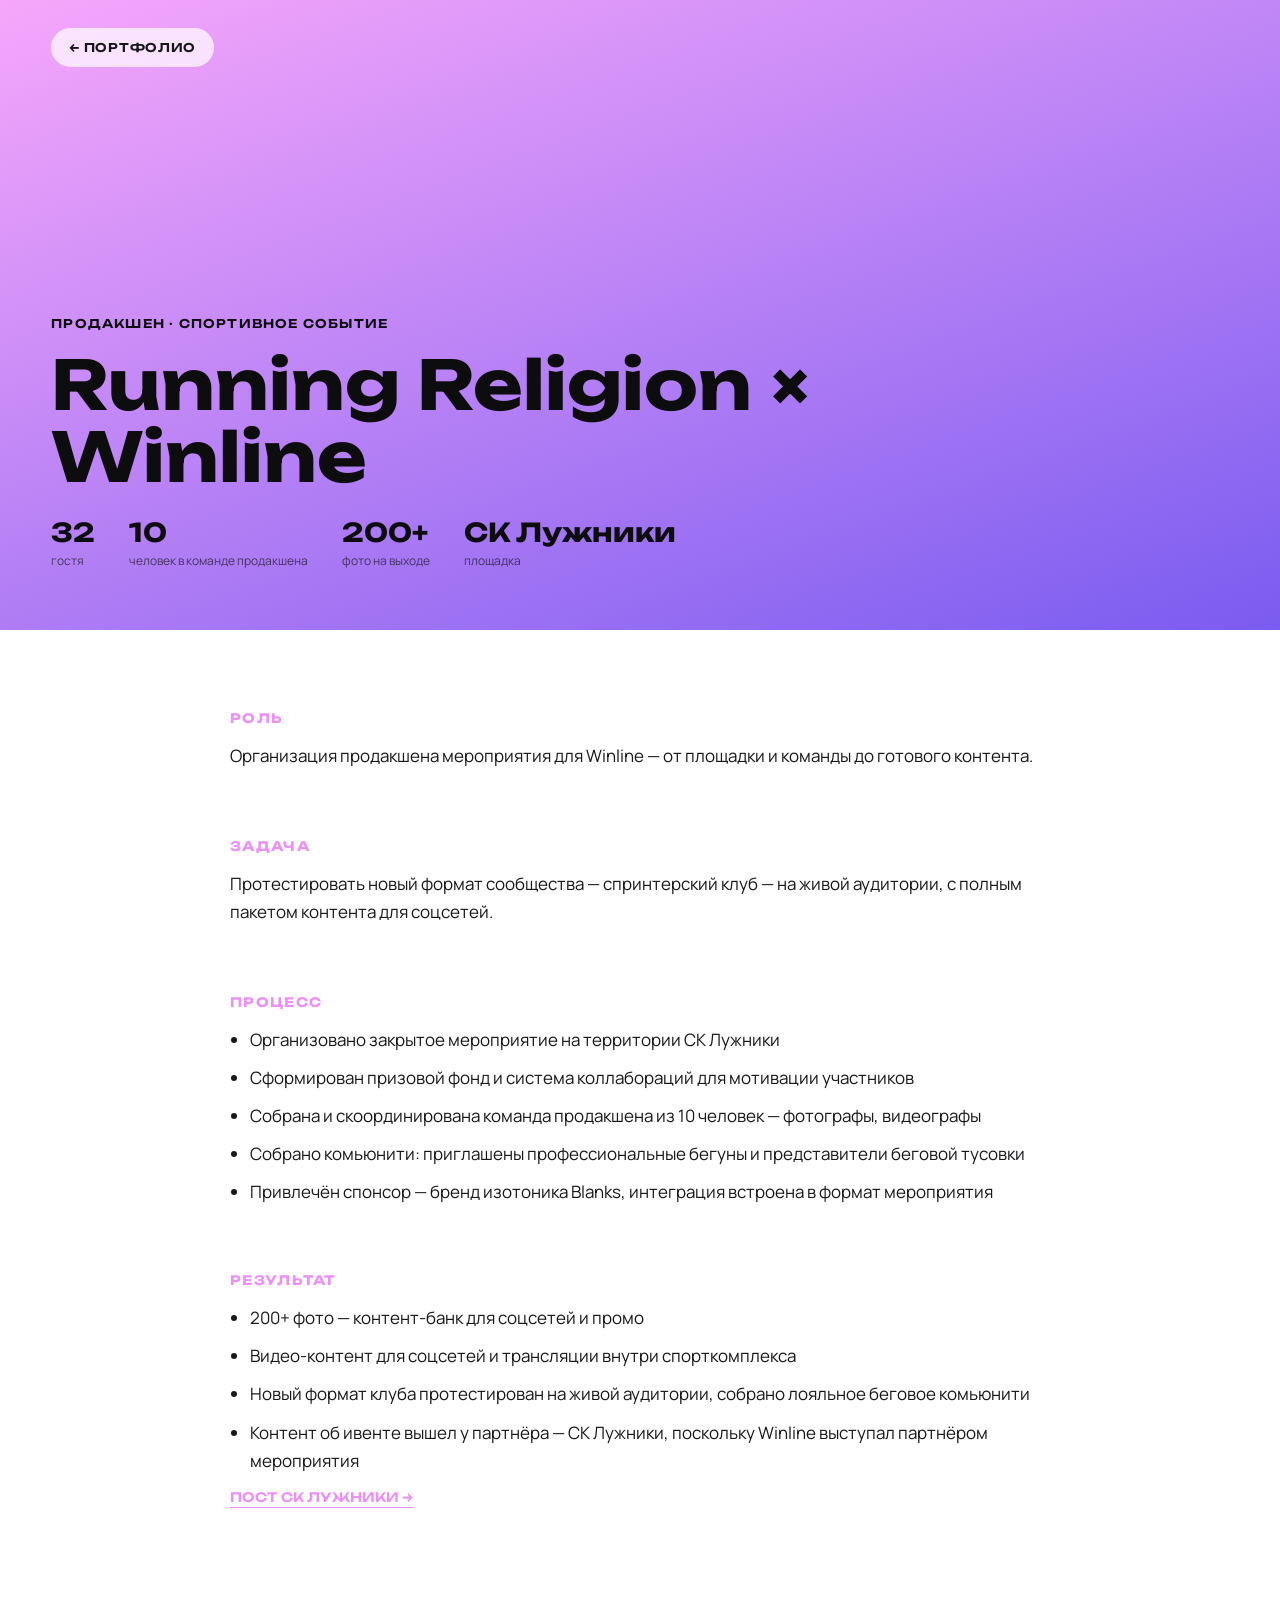
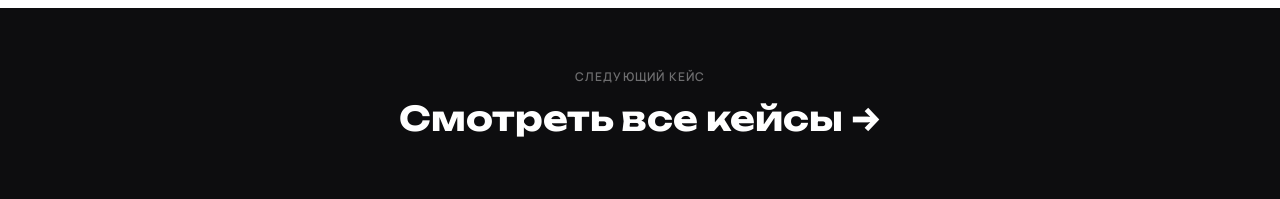
==== cases/running-religion.html @ d9143656 "Initial site: hero, cases grid, footer, first case page" ====
<!DOCTYPE html>
<html lang="ru">
<head>
<meta charset="UTF-8">
<meta name="viewport" content="width=device-width, initial-scale=1.0">
<title>Running Religion × Winline — Kate Filippova</title>
<meta name="description" content="Организация продакшена мероприятия Running Religion x Winline на СК Лужники.">
<link rel="icon" href="../assets/logo-mark.png">
<link rel="stylesheet" href="../styles.css">
</head>
<body>

<a href="../index.html#cases" class="back-link">← Портфолио</a>

<section class="case-hero">
  <span class="case-hero__tag reveal">Продакшен · Спортивное событие</span>
  <h1 class="reveal">Running Religion × Winline</h1>

  <div class="case-hero__stats reveal">
    <div><b>32</b><span>гостя</span></div>
    <div><b>10</b><span>человек в команде продакшена</span></div>
    <div><b>200+</b><span>фото на выходе</span></div>
    <div><b>СК Лужники</b><span>площадка</span></div>
  </div>
</section>

<section class="case-body">
  <div class="case-body__inner">

    <div class="case-block reveal">
      <h3>Роль</h3>
      <p>Организация продакшена мероприятия для Winline — от площадки и команды до готового контента.</p>
    </div>

    <div class="case-block reveal">
      <h3>Задача</h3>
      <p>Протестировать новый формат сообщества — спринтерский клуб — на живой аудитории, с полным пакетом контента для соцсетей.</p>
    </div>

    <div class="case-block reveal">
      <h3>Процесс</h3>
      <ul>
        <li>Организовано закрытое мероприятие на территории СК Лужники</li>
        <li>Сформирован призовой фонд и система коллабораций для мотивации участников</li>
        <li>Собрана и скоординирована команда продакшена из 10 человек — фотографы, видеографы</li>
        <li>Собрано комьюнити: приглашены профессиональные бегуны и представители беговой тусовки</li>
        <li>Привлечён спонсор — бренд изотоника Blanks, интеграция встроена в формат мероприятия</li>
      </ul>
    </div>

    <div class="case-block reveal">
      <h3>Результат</h3>
      <ul>
        <li>200+ фото — контент-банк для соцсетей и промо</li>
        <li>Видео-контент для соцсетей и трансляции внутри спорткомплекса</li>
        <li>Новый формат клуба протестирован на живой аудитории, собрано лояльное беговое комьюнити</li>
        <li>Контент об ивенте вышел у партнёра — СК Лужники, поскольку Winline выступал партнёром мероприятия</li>
      </ul>
      <a href="https://www.instagram.com/p/DaxR7R4jIVv/?igsh=cHk2bHlrc2x2c20z" target="_blank" rel="noopener" class="case-proof">Пост СК Лужники →</a>
    </div>

  </div>
</section>

<section class="case-next">
  <span>Следующий кейс</span>
  <a href="../index.html#cases">Смотреть все кейсы →</a>
</section>

<script src="../script.js"></script>
</body>
</html>
---- styles.css ----
/* ==========================================================================
   Kate Filippova — portfolio site
   ========================================================================== */

@import url('https://fonts.googleapis.com/css2?family=Unbounded:wght@400;500;600;700;800;900&family=Manrope:wght@400;500;600;700&display=swap');

:root{
  --pink: #F6A7FB;
  --pink-deep: #ED8FF6;
  --pink-soft: #FBD9FE;
  --black: #0D0D0F;
  --black-soft: #17171A;
  --white: #FFFFFF;
  --ink: #17171A;
  --ink-60: rgba(23,23,26,0.6);
  --white-40: rgba(255,255,255,0.4);
  --white-15: rgba(255,255,255,0.15);

  --font-display: 'Unbounded', sans-serif;
  --font-body: 'Manrope', sans-serif;

  --container: 1440px;
  --pad: clamp(20px, 4vw, 60px);

  --ease: cubic-bezier(.16,.84,.44,1);
}

*{ box-sizing: border-box; }

html{ scroll-behavior: smooth; }

body{
  margin: 0;
  background: var(--black);
  color: var(--ink);
  font-family: var(--font-body);
  -webkit-font-smoothing: antialiased;
  overflow-x: hidden;
}

body.lock{ overflow: hidden; height: 100vh; }

img{ max-width: 100%; display: block; }
a{ color: inherit; text-decoration: none; }
button{ font-family: inherit; cursor: pointer; }

.eyebrow{
  font-family: var(--font-display);
  font-size: 12px;
  letter-spacing: 0.14em;
  text-transform: uppercase;
  font-weight: 600;
}

/* ---------------------------------------------------------------------- */
/* Preloader                                                               */
/* ---------------------------------------------------------------------- */

.preloader{
  position: fixed;
  inset: 0;
  z-index: 999;
  background: var(--black);
  display: flex;
  align-items: center;
  justify-content: center;
  transition: opacity .7s var(--ease), visibility .7s var(--ease);
}

.preloader__mark{
  width: 64px;
  height: 64px;
  animation: preloader-spin 1.4s var(--ease) infinite;
}

.preloader__mark img{ width: 100%; height: 100%; object-fit: contain; }

@keyframes preloader-spin{
  0%{ transform: rotate(0deg) scale(0.85); opacity:.5; }
  50%{ transform: rotate(180deg) scale(1); opacity: 1; }
  100%{ transform: rotate(360deg) scale(0.85); opacity:.5; }
}

.preloader.is-hidden{
  opacity: 0;
  visibility: hidden;
  pointer-events: none;
}

/* NOTE: this is a placeholder preloader animation.
   Replace .preloader__mark markup / keyframes once the final
   preloader design is provided. */

/* ---------------------------------------------------------------------- */
/* Header                                                                  */
/* ---------------------------------------------------------------------- */

.header{
  position: fixed;
  top: 0; left: 0; right: 0;
  z-index: 100;
  display: flex;
  align-items: center;
  justify-content: space-between;
  padding: 28px var(--pad);
  transition: background .4s var(--ease), padding .4s var(--ease);
}

.header.is-scrolled{
  background: var(--pink);
  padding-top: 16px;
  padding-bottom: 16px;
  box-shadow: 0 1px 0 rgba(0,0,0,0.06);
}

.logo{
  display: flex;
  align-items: center;
  gap: 12px;
  font-family: var(--font-display);
}

.logo__mark{ width: 34px; height: 34px; flex-shrink: 0; }
.logo__mark img{ width: 100%; height: 100%; object-fit: contain; }
.logo__word{ height: 16px; width: auto; }
.logo__word svg{ height: 100%; width: auto; display:block; }

.nav{
  display: grid;
  grid-template-columns: repeat(2, auto);
  gap: 2px 40px;
  font-family: var(--font-display);
  font-size: 13px;
  font-weight: 600;
  letter-spacing: 0.02em;
  text-transform: uppercase;
}

.nav a{
  position: relative;
  display: inline-block;
  padding: 2px 0;
}

.nav a::after{
  content:'';
  position: absolute;
  left: 0; bottom: -1px;
  width: 100%; height: 1.5px;
  background: currentColor;
  transform: scaleX(0);
  transform-origin: right;
  transition: transform .35s var(--ease);
}

.nav a:hover::after{ transform: scaleX(1); transform-origin: left; }

.header__cta{
  background: var(--black);
  color: var(--white);
  font-family: var(--font-display);
  font-size: 12px;
  font-weight: 600;
  letter-spacing: 0.06em;
  text-transform: uppercase;
  padding: 16px 26px;
  border-radius: 10px;
  border: none;
  transition: transform .3s var(--ease), background .3s var(--ease);
}

.header__cta:hover{ transform: translateY(-2px); background: #2b2b2f; }

.nav-toggle{
  display: none;
  width: 44px; height: 44px;
  border: none;
  background: var(--black);
  border-radius: 10px;
  position: relative;
}

.nav-toggle span,
.nav-toggle span::before,
.nav-toggle span::after{
  content:'';
  position: absolute;
  left: 12px; right: 12px;
  height: 1.5px;
  background: var(--white);
  transition: transform .3s var(--ease), opacity .3s var(--ease);
}
.nav-toggle span{ top: 21px; }
.nav-toggle span::before{ top: -7px; }
.nav-toggle span::after{ top: 7px; }

.nav-toggle.is-open span{ background: transparent; }
.nav-toggle.is-open span::before{ transform: translateY(7px) rotate(45deg); }
.nav-toggle.is-open span::after{ transform: translateY(-7px) rotate(-45deg); }

.mobile-nav{
  position: fixed;
  inset: 0;
  z-index: 90;
  background: var(--pink);
  display: flex;
  flex-direction: column;
  align-items: flex-start;
  justify-content: center;
  gap: 22px;
  padding: 0 var(--pad);
  transform: translateY(-100%);
  transition: transform .5s var(--ease);
}

.mobile-nav.is-open{ transform: translateY(0); }

.mobile-nav a{
  font-family: var(--font-display);
  font-size: 34px;
  font-weight: 700;
  text-transform: uppercase;
}

/* ---------------------------------------------------------------------- */
/* Hero                                                                    */
/* ---------------------------------------------------------------------- */

.hero{
  position: relative;
  min-height: 100vh;
  background: linear-gradient(160deg, var(--pink) 0%, var(--pink-deep) 100%);
  overflow: hidden;
  display: flex;
  flex-direction: column;
  justify-content: flex-end;
}

.hero__video-wrap{
  position: absolute;
  inset: 0;
  z-index: 0;
}

.hero__video-wrap video{
  width: 100%;
  height: 100%;
  object-fit: cover;
  opacity: 0.55;
  mix-blend-mode: multiply;
}

/* Fallback ambient motion shown behind/instead of the video
   until the final loop is supplied */
.hero__ambient{
  position: absolute;
  inset: -10%;
  background:
    radial-gradient(circle at 20% 30%, rgba(255,255,255,0.55), transparent 45%),
    radial-gradient(circle at 80% 70%, rgba(237,143,246,0.6), transparent 50%);
  animation: ambient-drift 14s ease-in-out infinite alternate;
}

@keyframes ambient-drift{
  0%{ transform: translate(0,0) scale(1); }
  100%{ transform: translate(-3%, 2%) scale(1.06); }
}

.hero__content{
  position: relative;
  z-index: 2;
  display: flex;
  align-items: flex-end;
  justify-content: space-between;
  gap: 40px;
  padding: 0 var(--pad) 56px;
  flex-wrap: wrap;
}

.hero__copy{
  max-width: 560px;
}

.hero__title{
  font-family: var(--font-display);
  font-weight: 700;
  font-size: clamp(15px, 1.6vw, 18px);
  line-height: 1.4;
  margin: 0 0 22px;
  overflow: hidden;
}

.hero__title span{
  display: inline-block;
  transform: translateY(110%);
}

.hero__actions{
  display: flex;
  gap: 12px;
  flex-wrap: wrap;
}

.btn{
  font-family: var(--font-display);
  font-size: 12px;
  font-weight: 600;
  letter-spacing: 0.06em;
  text-transform: uppercase;
  padding: 18px 28px;
  border-radius: 10px;
  border: none;
  display: inline-block;
  transition: transform .3s var(--ease), background .3s var(--ease), color .3s var(--ease);
}

.btn--primary{ background: var(--black); color: var(--white); }
.btn--primary:hover{ transform: translateY(-2px); background: #2b2b2f; }

.btn--ghost{ background: var(--pink-soft); color: var(--pink-deep); }
.btn--ghost:hover{ transform: translateY(-2px); background: var(--white); }

.hero__loc{
  font-family: var(--font-display);
  font-size: 30px;
  font-weight: 800;
  color: var(--black);
  letter-spacing: -0.02em;
}

/* ---------------------------------------------------------------------- */
/* Cases                                                                   */
/* ---------------------------------------------------------------------- */

.cases{
  background: var(--black);
  padding: 90px var(--pad) 40px;
}

.cases__head{
  display: flex;
  justify-content: space-between;
  align-items: flex-end;
  gap: 20px;
  margin-bottom: 40px;
  color: var(--white);
}

.cases__head h2{
  font-family: var(--font-display);
  font-size: clamp(28px, 4vw, 44px);
  font-weight: 700;
  margin: 0;
}

.cases__count{
  font-family: var(--font-body);
  color: var(--white-40);
  font-size: 14px;
}

.cases__grid{
  display: grid;
  grid-template-columns: repeat(3, 1fr);
  gap: 24px;
}

.case-card{
  position: relative;
  aspect-ratio: 3/4;
  border-radius: 14px;
  overflow: hidden;
  background: var(--white);
  opacity: 0;
  transform: translateY(28px);
  transition: transform .6s var(--ease), opacity .6s var(--ease), box-shadow .4s var(--ease);
}

.case-card.is-visible{ opacity: 1; transform: translateY(0); }

.case-card:hover{
  box-shadow: 0 24px 60px rgba(0,0,0,0.35);
}

.case-card__media{
  position: absolute;
  inset: 0;
  background-size: cover;
  background-position: center;
  transition: transform .6s var(--ease);
}

.case-card:hover .case-card__media{ transform: scale(1.06); }

.case-card__overlay{
  position: absolute;
  inset: 0;
  background: linear-gradient(180deg, rgba(0,0,0,0) 40%, rgba(0,0,0,0.75) 100%);
  opacity: 0;
  transition: opacity .4s var(--ease);
}

.case-card:hover .case-card__overlay{ opacity: 1; }

.case-card__label{
  position: absolute;
  left: 20px; right: 20px; bottom: 20px;
  color: var(--white);
  transform: translateY(10px);
  opacity: 0;
  transition: transform .4s var(--ease), opacity .4s var(--ease);
}

.case-card:hover .case-card__label{ transform: translateY(0); opacity: 1; }

.case-card__label .tag{
  font-family: var(--font-display);
  font-size: 10px;
  letter-spacing: 0.1em;
  text-transform: uppercase;
  color: var(--pink);
  display: block;
  margin-bottom: 6px;
}

.case-card__label .title{
  font-family: var(--font-display);
  font-size: 17px;
  font-weight: 600;
}

.case-card--placeholder{
  background: var(--black-soft);
  border: 1.5px dashed rgba(255,255,255,0.18);
  display: flex;
  align-items: center;
  justify-content: center;
  cursor: default;
}

.case-card--placeholder .placeholder-text{
  font-family: var(--font-display);
  font-size: 13px;
  color: var(--white-40);
  text-transform: uppercase;
  letter-spacing: 0.08em;
  text-align: center;
  padding: 0 20px;
}

@media (max-width: 900px){
  .cases__grid{ grid-template-columns: repeat(2, 1fr); }
}

@media (max-width: 620px){
  .cases__grid{ grid-template-columns: 1fr; }
  .case-card{ aspect-ratio: 4/5; }
}

/* ---------------------------------------------------------------------- */
/* Footer                                                                  */
/* ---------------------------------------------------------------------- */

.footer{
  position: relative;
  background: var(--black);
  color: var(--white);
  padding: 100px var(--pad) 30px;
  overflow: hidden;
}

.footer__top{
  display: flex;
  justify-content: space-between;
  align-items: flex-start;
  gap: 40px;
  flex-wrap: wrap;
  position: relative;
  z-index: 2;
}

.footer__tagline{
  max-width: 260px;
  font-size: 13px;
  line-height: 1.5;
  color: var(--white-40);
}

.footer__social{
  display: flex;
  gap: 10px;
  margin-top: 20px;
}

.footer__social a{
  width: 38px; height: 38px;
  border-radius: 50%;
  background: var(--white-15);
  display: flex;
  align-items: center;
  justify-content: center;
  transition: background .3s var(--ease), transform .3s var(--ease);
}

.footer__social a:hover{ background: var(--pink); transform: translateY(-3px); }
.footer__social svg{ width: 16px; height: 16px; }

.footer__columns{
  display: flex;
  gap: 70px;
  flex-wrap: wrap;
}

.footer__col h4{
  font-family: var(--font-display);
  font-size: 11px;
  letter-spacing: 0.1em;
  text-transform: uppercase;
  color: var(--white-40);
  margin: 0 0 16px;
  font-weight: 600;
}

.footer__col a,
.footer__col p{
  display: block;
  font-size: 14px;
  margin: 0 0 10px;
  color: var(--white);
  opacity: 0.85;
  transition: opacity .3s var(--ease);
}

.footer__col a:hover{ opacity: 1; }

.footer__wordmark{
  margin-top: 70px;
  line-height: 0.75;
  position: relative;
  z-index: 1;
}

.footer__wordmark svg{
  width: 100%;
  height: auto;
  display: block;
  fill: none;
  stroke: rgba(255,255,255,0.12);
  stroke-width: 1;
}

.footer__bottom{
  position: relative;
  z-index: 2;
  margin-top: 30px;
  padding-top: 20px;
  border-top: 1px solid var(--white-15);
  font-size: 12px;
  color: var(--white-40);
}

@media (max-width: 720px){
  .footer__top{ flex-direction: column; }
  .footer__columns{ gap: 40px; }
}

/* ---------------------------------------------------------------------- */
/* Reveal utility                                                          */
/* ---------------------------------------------------------------------- */

.reveal{
  opacity: 0;
  transform: translateY(24px);
  transition: transform .7s var(--ease), opacity .7s var(--ease);
}
.reveal.is-visible{ opacity: 1; transform: translateY(0); }

@media (max-width: 860px){
  .nav{ display: none; }
  .header__cta{ display: none; }
  .nav-toggle{ display: block; }
}

/* ---------------------------------------------------------------------- */
/* Case detail page                                                        */
/* ---------------------------------------------------------------------- */

.case-hero{
  position: relative;
  min-height: 70vh;
  background: linear-gradient(160deg,#F6A7FB,#7A5CF0);
  display: flex;
  flex-direction: column;
  justify-content: flex-end;
  padding: 120px var(--pad) 60px;
  color: var(--black);
}

.back-link{
  position: fixed;
  top: 28px; left: var(--pad);
  z-index: 100;
  display: inline-flex;
  align-items: center;
  gap: 8px;
  font-family: var(--font-display);
  font-size: 12px;
  font-weight: 600;
  text-transform: uppercase;
  letter-spacing: 0.06em;
  background: rgba(255,255,255,0.7);
  backdrop-filter: blur(6px);
  padding: 12px 18px;
  border-radius: 30px;
  transition: transform .3s var(--ease), background .3s var(--ease);
}
.back-link:hover{ transform: translateX(-3px); background: #fff; }

.case-hero__tag{
  font-family: var(--font-display);
  font-size: 12px;
  font-weight: 600;
  letter-spacing: 0.1em;
  text-transform: uppercase;
  margin-bottom: 18px;
  opacity: 0.7;
}

.case-hero h1{
  font-family: var(--font-display);
  font-size: clamp(32px, 6vw, 68px);
  font-weight: 700;
  line-height: 1.05;
  max-width: 900px;
  margin: 0 0 24px;
}

.case-hero__stats{
  display: flex;
  gap: 34px;
  flex-wrap: wrap;
}

.case-hero__stats div{
  font-family: var(--font-body);
}

.case-hero__stats b{
  display: block;
  font-family: var(--font-display);
  font-size: 26px;
}

.case-hero__stats span{
  font-size: 12px;
  opacity: 0.65;
}

.case-body{
  background: var(--white);
  padding: 80px var(--pad) 100px;
}

.case-body__inner{
  max-width: 820px;
  margin: 0 auto;
  display: flex;
  flex-direction: column;
  gap: 56px;
}

.case-block h3{
  font-family: var(--font-display);
  font-size: 13px;
  text-transform: uppercase;
  letter-spacing: 0.1em;
  color: var(--pink-deep);
  margin: 0 0 16px;
}

.case-block p{
  font-size: 17px;
  line-height: 1.65;
  margin: 0 0 12px;
  color: var(--ink);
}

.case-block ul{
  margin: 0;
  padding-left: 20px;
}

.case-block li{
  font-size: 17px;
  line-height: 1.65;
  margin-bottom: 10px;
}

.case-proof{
  display: inline-flex;
  align-items: center;
  gap: 8px;
  font-family: var(--font-display);
  font-size: 13px;
  font-weight: 600;
  text-transform: uppercase;
  color: var(--pink-deep);
  border-bottom: 1.5px solid var(--pink-deep);
  padding-bottom: 2px;
  width: fit-content;
}

.case-next{
  background: var(--black);
  padding: 60px var(--pad);
  text-align: center;
}

.case-next a{
  font-family: var(--font-display);
  font-size: clamp(22px, 4vw, 34px);
  font-weight: 700;
  color: var(--white);
  display: inline-block;
  transition: opacity .3s var(--ease);
}
.case-next a:hover{ opacity: 0.7; }

.case-next span{
  display: block;
  font-size: 12px;
  letter-spacing: 0.1em;
  text-transform: uppercase;
  color: var(--white-40);
  margin-bottom: 12px;
  font-family: var(--font-body);
  font-weight: 600;
}

@media (prefers-reduced-motion: reduce){
  *{ animation-duration: 0.001ms !important; animation-iteration-count: 1 !important; transition-duration: 0.001ms !important; }
}
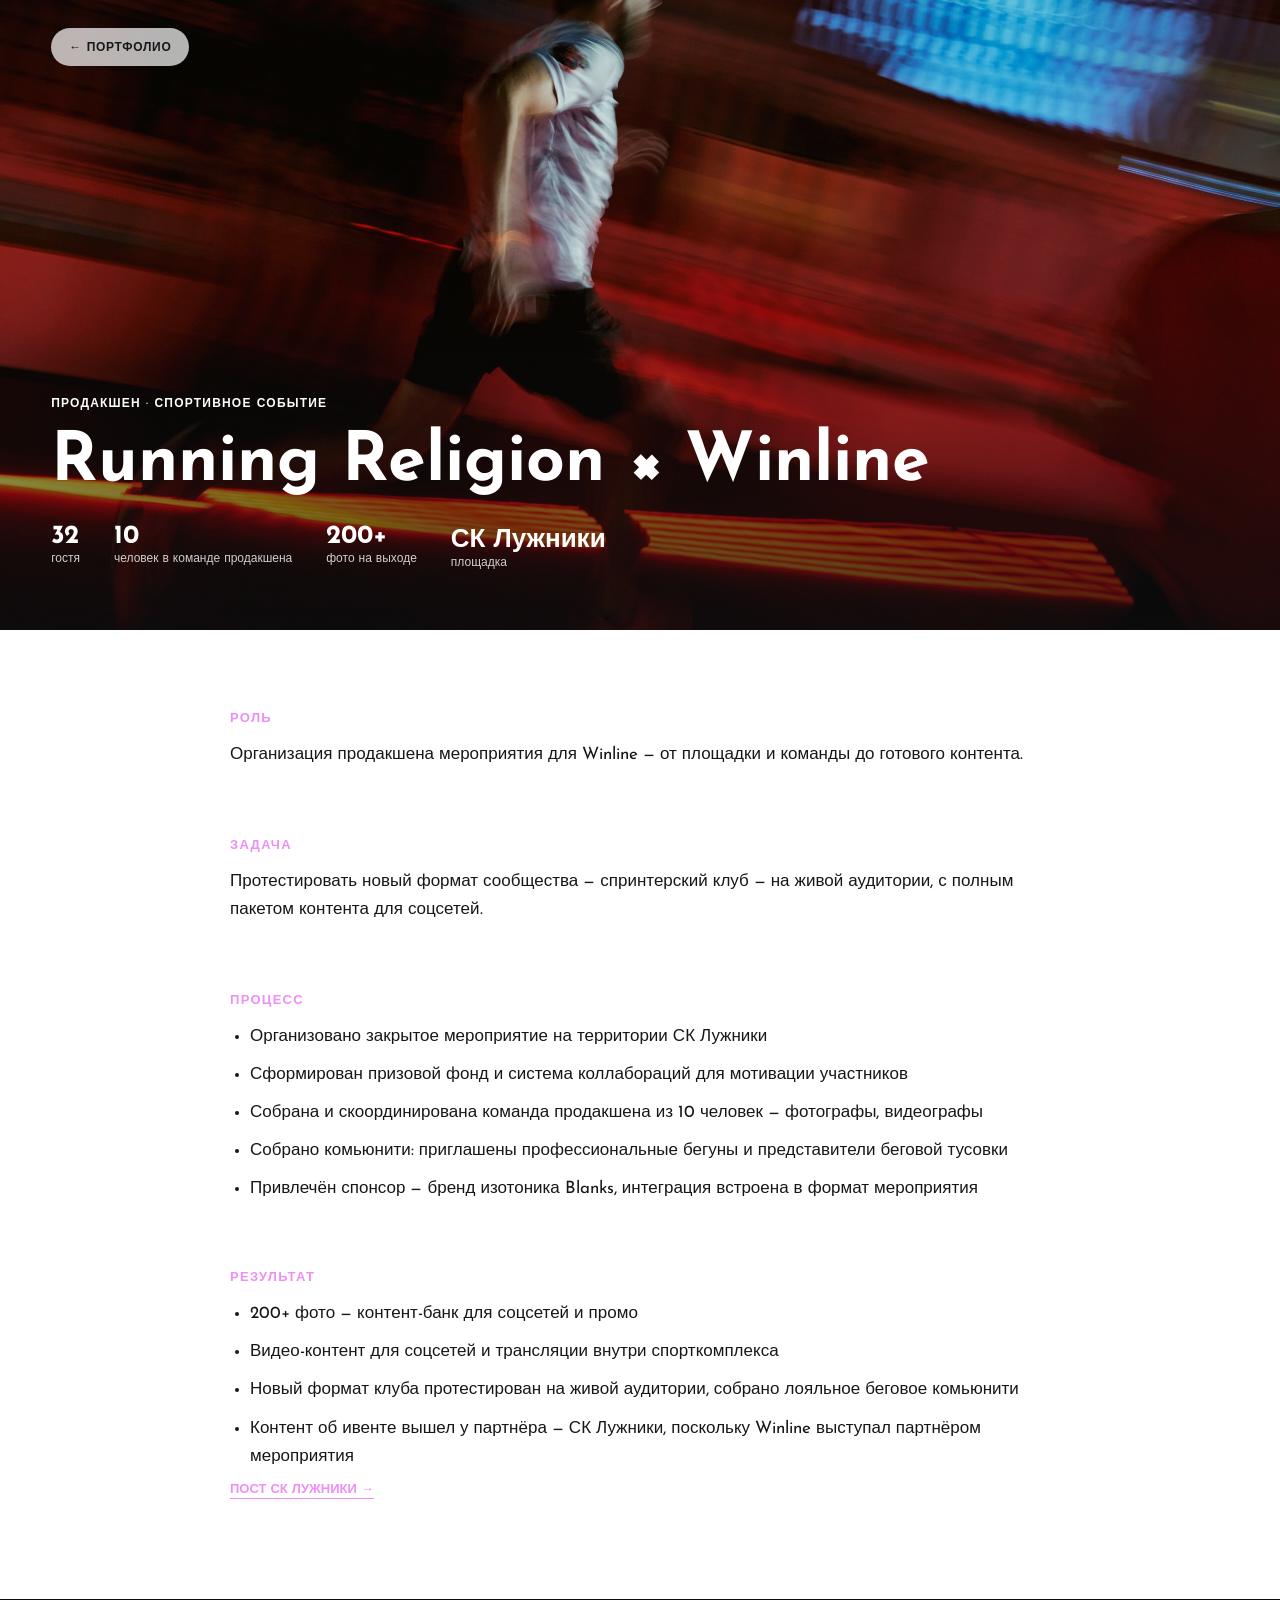
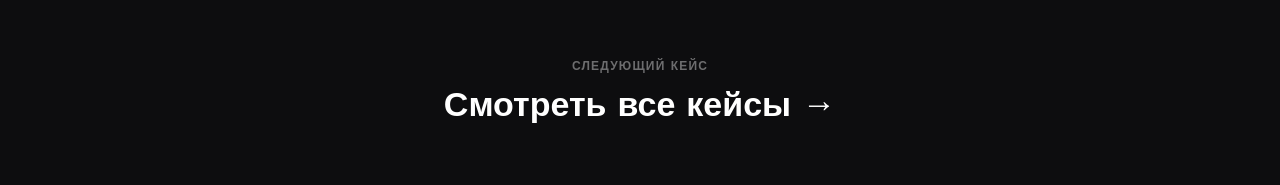
==== commit 451ab54e: "Add real cover photo for Running Religion case (card + case hero)" ====
--- a/cases/running-religion.html
+++ b/cases/running-religion.html
@@ -5,14 +5,14 @@
 <meta name="viewport" content="width=device-width, initial-scale=1.0">
 <title>Running Religion × Winline — Kate Filippova</title>
 <meta name="description" content="Организация продакшена мероприятия Running Religion x Winline на СК Лужники.">
-<link rel="icon" href="../assets/logo-mark.png">
+<link rel="icon" href="../assets/logo-icon.png">
 <link rel="stylesheet" href="../styles.css">
 </head>
 <body>
 
 <a href="../index.html#cases" class="back-link">← Портфолио</a>
 
-<section class="case-hero">
+<section class="case-hero" style="background-image: url('../assets/cases/running-religion-cover.jpg');">
   <span class="case-hero__tag reveal">Продакшен · Спортивное событие</span>
   <h1 class="reveal">Running Religion × Winline</h1>
 
--- a/styles.css
+++ b/styles.css
@@ -2,7 +2,7 @@
    Kate Filippova — portfolio site
    ========================================================================== */
 
-@import url('https://fonts.googleapis.com/css2?family=Unbounded:wght@400;500;600;700;800;900&family=Manrope:wght@400;500;600;700&display=swap');
+@import url('https://fonts.googleapis.com/css2?family=Josefin+Sans:ital,wght@0,300;0,400;0,500;0,600;0,700;1,400;1,600&display=swap');
 
 :root{
   --pink: #F6A7FB;
@@ -16,8 +16,8 @@
   --white-40: rgba(255,255,255,0.4);
   --white-15: rgba(255,255,255,0.15);
 
-  --font-display: 'Unbounded', sans-serif;
-  --font-body: 'Manrope', sans-serif;
+  --font-display: 'Josefin Sans', sans-serif;
+  --font-body: 'Josefin Sans', sans-serif;
 
   --container: 1440px;
   --pad: clamp(20px, 4vw, 60px);
@@ -116,14 +116,17 @@
 .logo{
   display: flex;
   align-items: center;
-  gap: 12px;
-  font-family: var(--font-display);
-}
-
-.logo__mark{ width: 34px; height: 34px; flex-shrink: 0; }
-.logo__mark img{ width: 100%; height: 100%; object-fit: contain; }
-.logo__word{ height: 16px; width: auto; }
-.logo__word svg{ height: 100%; width: auto; display:block; }
+}
+
+.logo__full{
+  height: 26px;
+  width: auto;
+  display: block;
+}
+
+@media (max-width: 480px){
+  .logo__full{ height: 20px; }
+}
 
 .nav{
   display: grid;
@@ -246,8 +249,24 @@
   width: 100%;
   height: 100%;
   object-fit: cover;
-  opacity: 0.55;
-  mix-blend-mode: multiply;
+}
+
+.hero__tint{
+  position: absolute;
+  inset: 0;
+  background: var(--pink);
+  opacity: 0.22;
+  mix-blend-mode: soft-light;
+}
+
+.hero__scrim{
+  position: absolute;
+  inset: 0;
+  background: linear-gradient(180deg,
+    rgba(246,167,251,0.6) 0%,
+    rgba(246,167,251,0) 20%,
+    rgba(13,13,15,0) 55%,
+    rgba(13,13,15,0.62) 100%);
 }
 
 /* Fallback ambient motion shown behind/instead of the video
@@ -275,6 +294,7 @@
   gap: 40px;
   padding: 0 var(--pad) 56px;
   flex-wrap: wrap;
+  color: var(--white);
 }
 
 .hero__copy{
@@ -324,7 +344,7 @@
   font-family: var(--font-display);
   font-size: 30px;
   font-weight: 800;
-  color: var(--black);
+  color: var(--white);
   letter-spacing: -0.02em;
 }
 
@@ -589,11 +609,32 @@
   position: relative;
   min-height: 70vh;
   background: linear-gradient(160deg,#F6A7FB,#7A5CF0);
+  background-size: cover;
+  background-position: center;
   display: flex;
   flex-direction: column;
   justify-content: flex-end;
   padding: 120px var(--pad) 60px;
-  color: var(--black);
+  color: var(--white);
+  overflow: hidden;
+}
+
+.case-hero::before{
+  content: '';
+  position: absolute;
+  inset: 0;
+  background: linear-gradient(180deg,
+    rgba(13,13,15,0.15) 0%,
+    rgba(13,13,15,0.1) 40%,
+    rgba(13,13,15,0.75) 100%);
+  z-index: 0;
+}
+
+.case-hero__tag,
+.case-hero h1,
+.case-hero__stats{
+  position: relative;
+  z-index: 1;
 }
 
 .back-link{
@@ -653,7 +694,7 @@
 
 .case-hero__stats span{
   font-size: 12px;
-  opacity: 0.65;
+  opacity: 0.8;
 }
 
 .case-body{
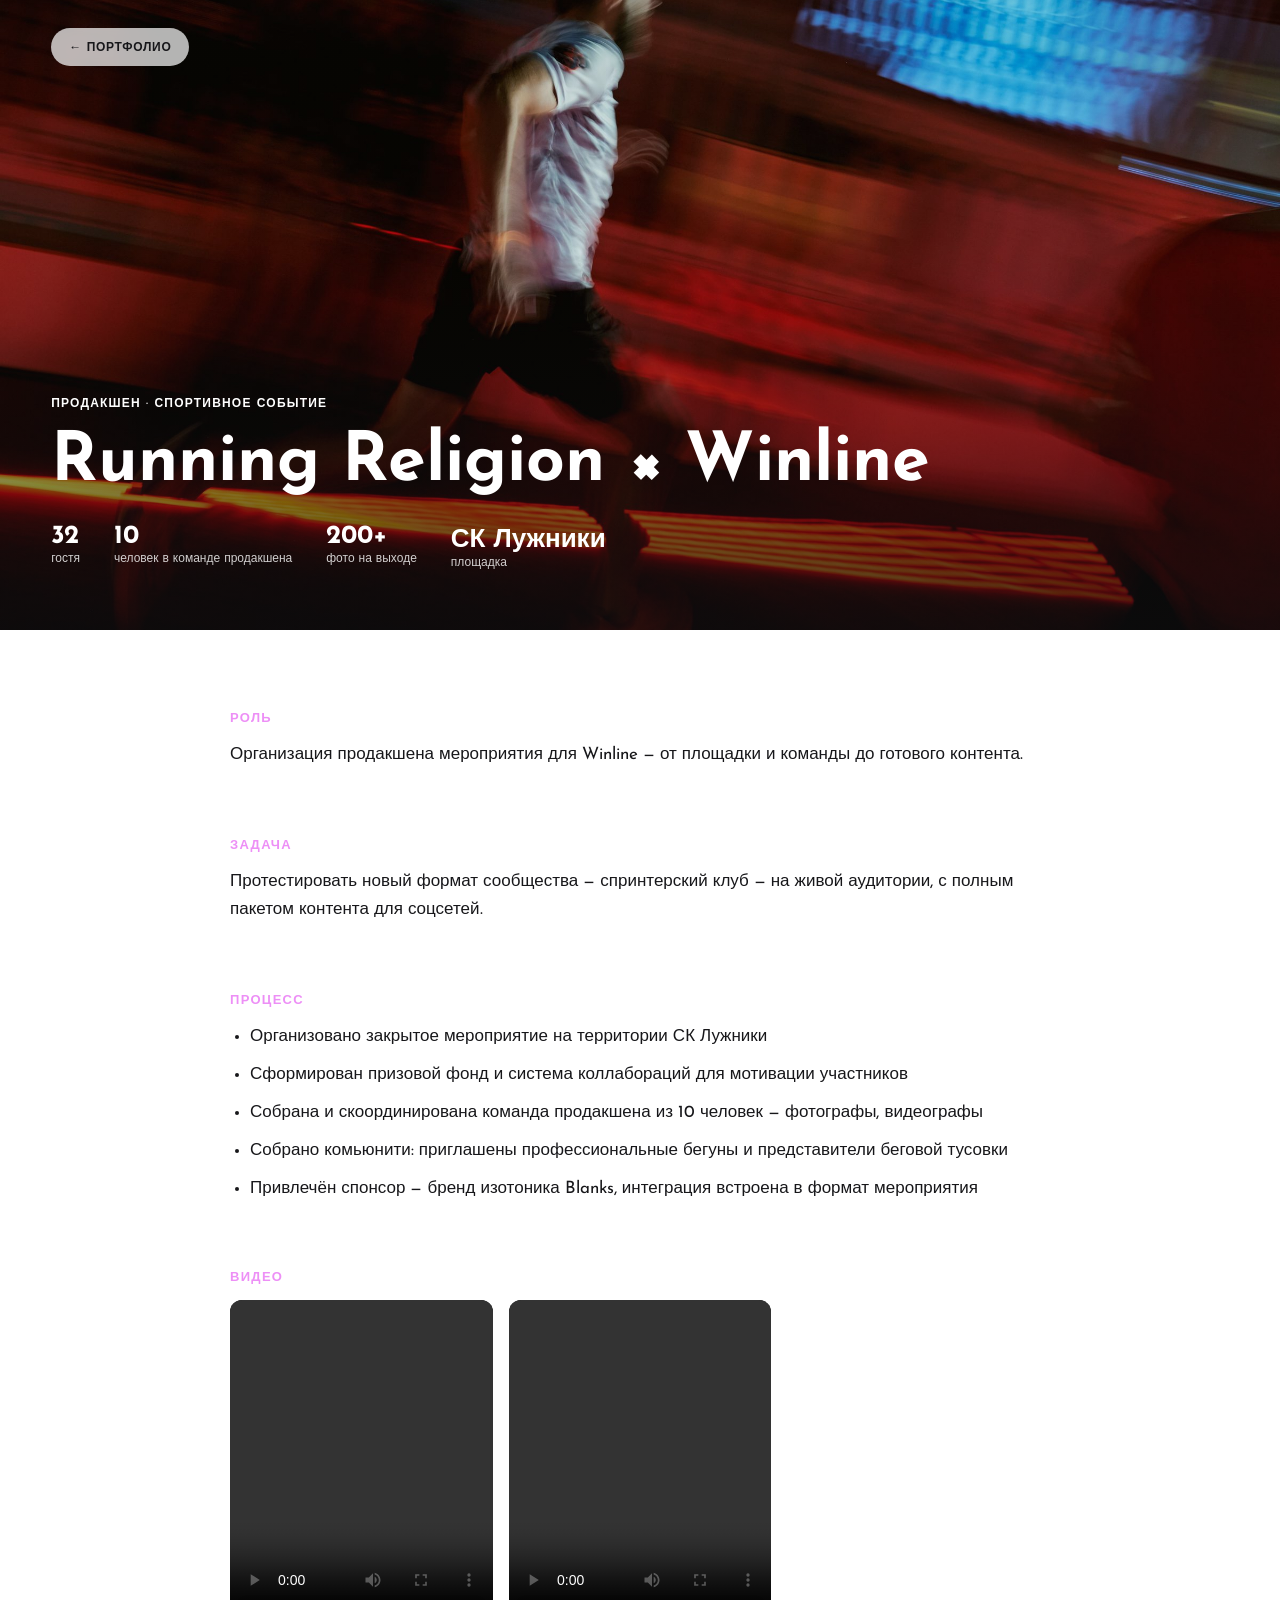
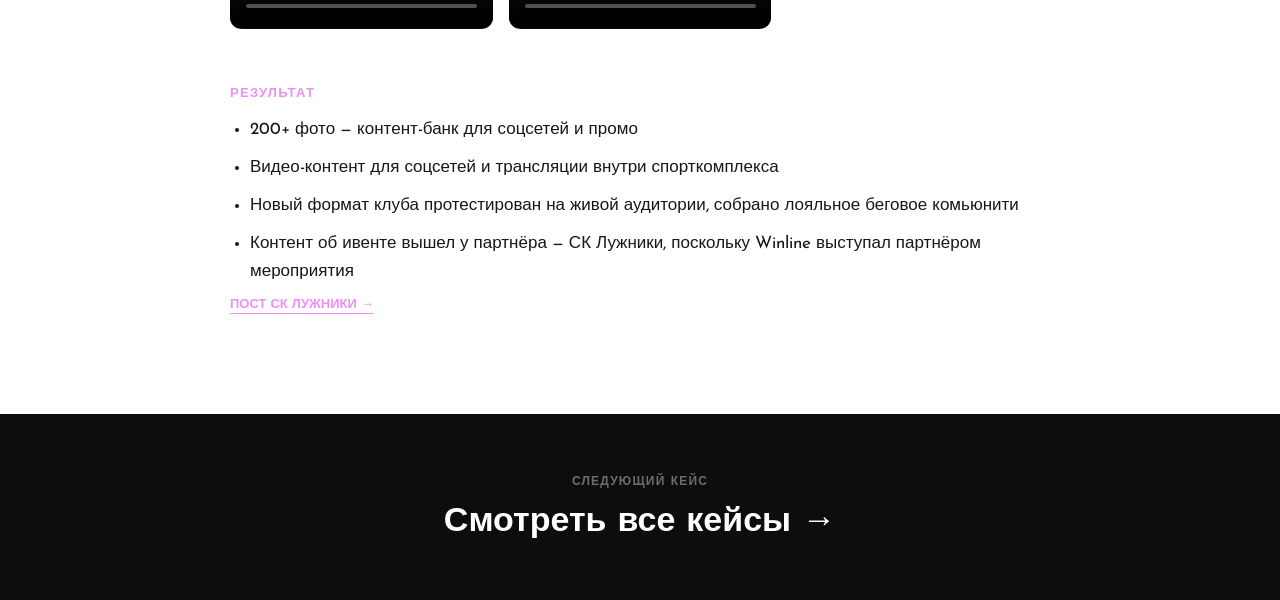
==== commit cfb2e317: "Add video gallery slots for Running Religion case + reorganize case assets into subfolder" ====
--- a/cases/running-religion.html
+++ b/cases/running-religion.html
@@ -12,7 +12,7 @@
 
 <a href="../index.html#cases" class="back-link">← Портфолио</a>
 
-<section class="case-hero" style="background-image: url('../assets/cases/running-religion-cover.jpg');">
+<section class="case-hero" style="background-image: url('../assets/cases/running-religion/cover.jpg');">
   <span class="case-hero__tag reveal">Продакшен · Спортивное событие</span>
   <h1 class="reveal">Running Religion × Winline</h1>
 
@@ -49,6 +49,27 @@
     </div>
 
     <div class="case-block reveal">
+      <h3>Видео</h3>
+      <div class="case-video-grid">
+        <div class="case-video">
+          <video controls playsinline preload="metadata">
+            <source src="../assets/cases/running-religion/video-1.mp4" type="video/mp4">
+          </video>
+        </div>
+        <div class="case-video">
+          <video controls playsinline preload="metadata">
+            <source src="../assets/cases/running-religion/video-2.mp4" type="video/mp4">
+          </video>
+        </div>
+        <div class="case-video">
+          <video controls playsinline preload="metadata">
+            <source src="../assets/cases/running-religion/video-3.mp4" type="video/mp4">
+          </video>
+        </div>
+      </div>
+    </div>
+
+    <div class="case-block reveal">
       <h3>Результат</h3>
       <ul>
         <li>200+ фото — контент-банк для соцсетей и промо</li>
--- a/styles.css
+++ b/styles.css
@@ -778,6 +778,31 @@
   font-weight: 600;
 }
 
+.case-video-grid{
+  display: grid;
+  grid-template-columns: repeat(3, 1fr);
+  gap: 16px;
+}
+
+.case-video{
+  border-radius: 12px;
+  overflow: hidden;
+  background: var(--black);
+  aspect-ratio: 4/5;
+}
+
+.case-video video{
+  width: 100%;
+  height: 100%;
+  object-fit: cover;
+  display: block;
+}
+
+@media (max-width: 700px){
+  .case-video-grid{ grid-template-columns: 1fr; }
+  .case-video{ aspect-ratio: 16/9; }
+}
+
 @media (prefers-reduced-motion: reduce){
   *{ animation-duration: 0.001ms !important; animation-iteration-count: 1 !important; transition-duration: 0.001ms !important; }
 }
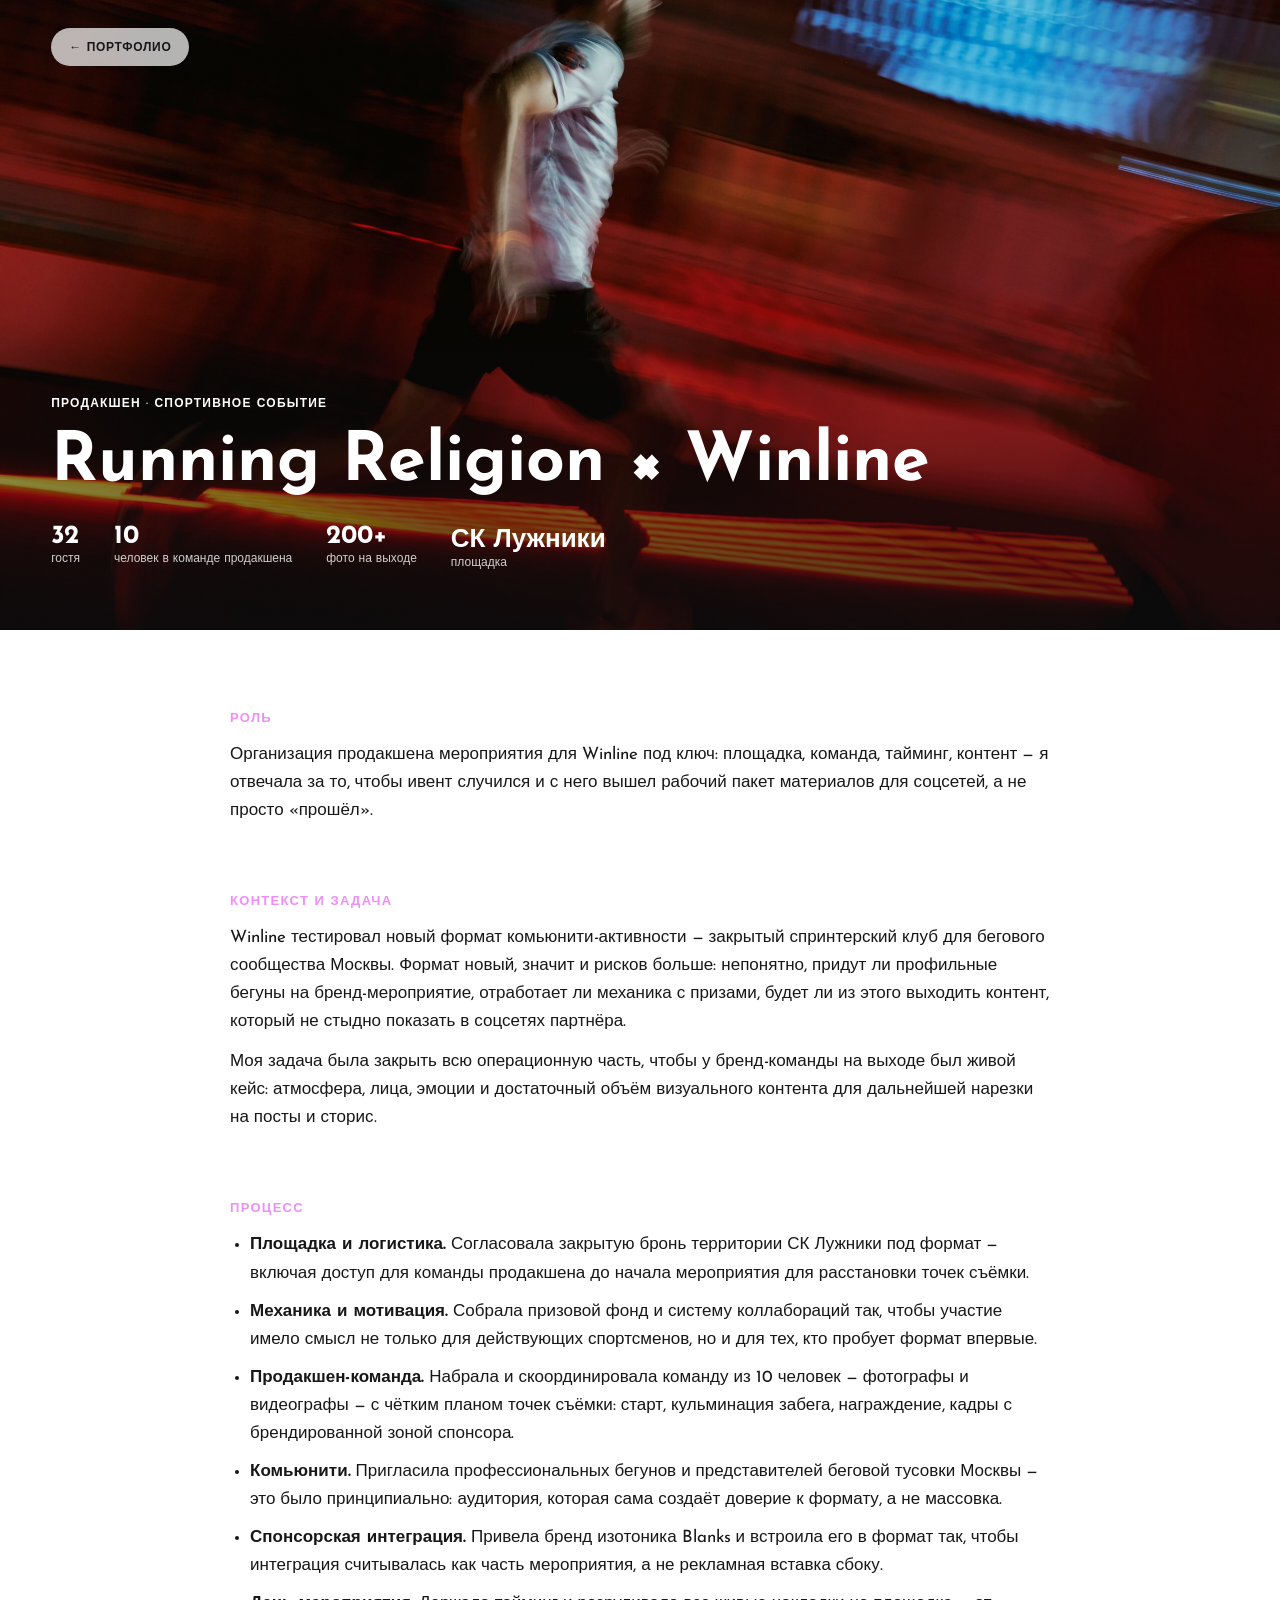
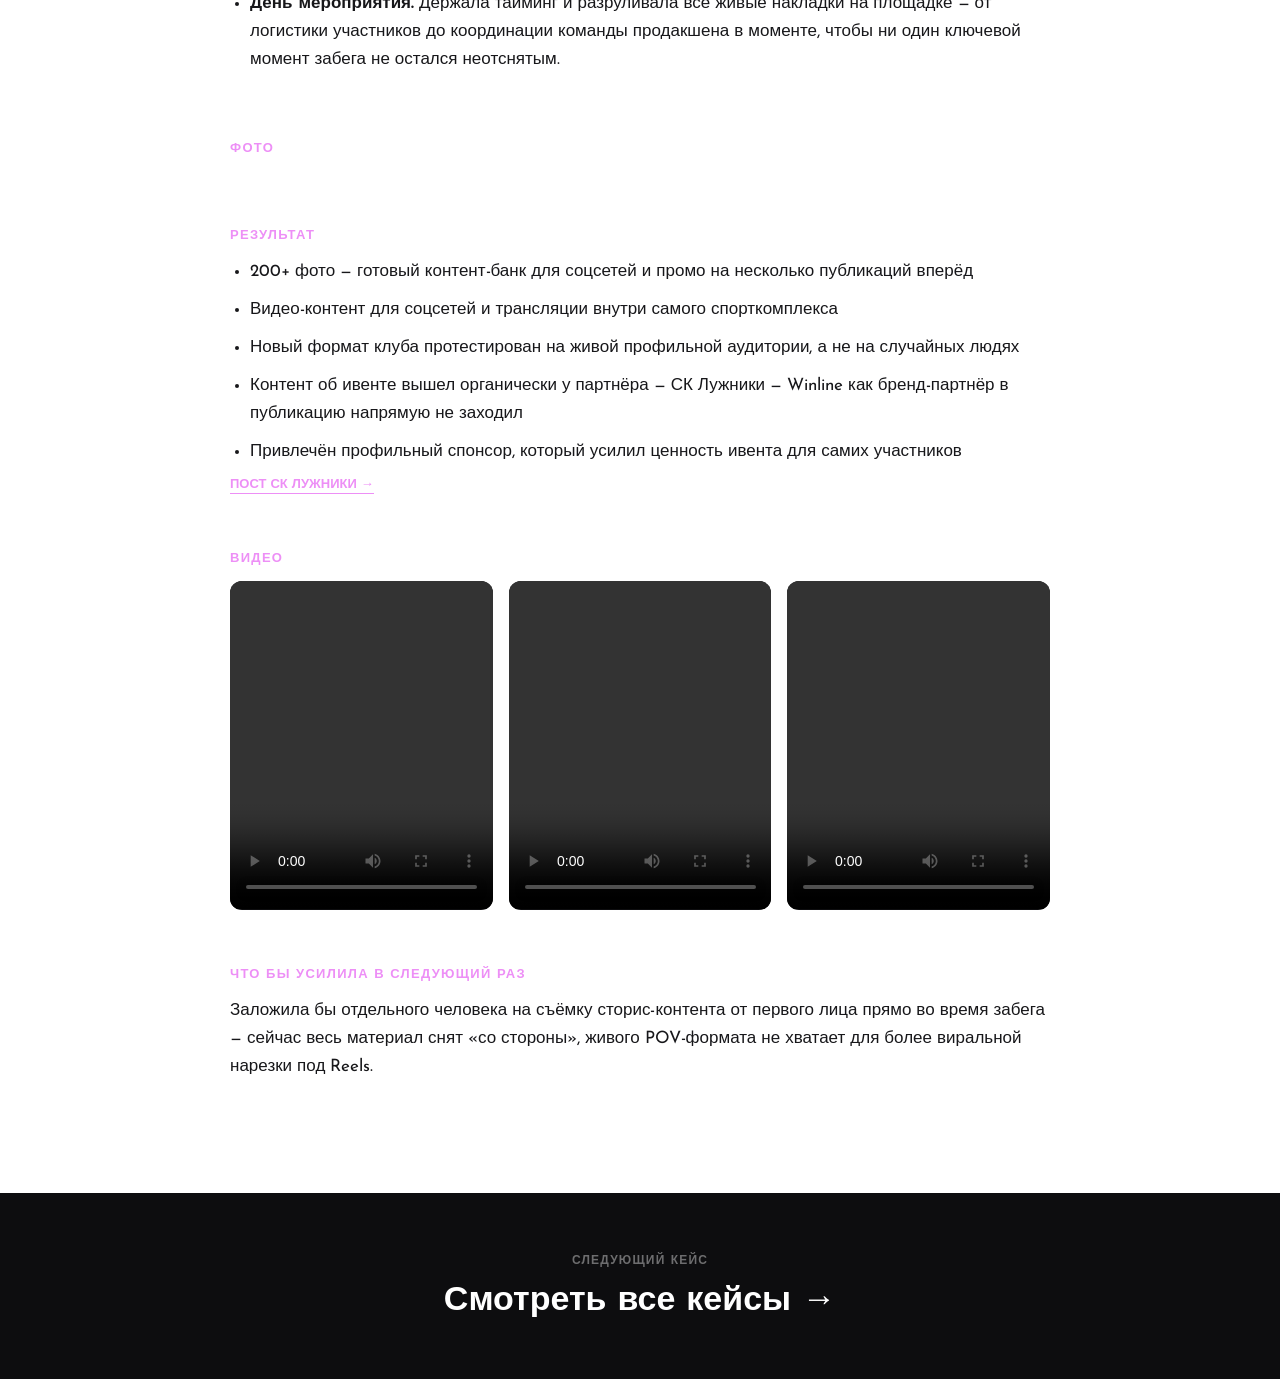
==== commit db52667d: "Expand case copy (role, context, reflection) and add photo gallery slots" ====
--- a/cases/running-religion.html
+++ b/cases/running-religion.html
@@ -29,23 +29,49 @@
 
     <div class="case-block reveal">
       <h3>Роль</h3>
-      <p>Организация продакшена мероприятия для Winline — от площадки и команды до готового контента.</p>
+      <p>Организация продакшена мероприятия для Winline под ключ: площадка, команда, тайминг, контент — я отвечала за то, чтобы ивент случился и с него вышел рабочий пакет материалов для соцсетей, а не просто «прошёл».</p>
     </div>
 
     <div class="case-block reveal">
-      <h3>Задача</h3>
-      <p>Протестировать новый формат сообщества — спринтерский клуб — на живой аудитории, с полным пакетом контента для соцсетей.</p>
+      <h3>Контекст и задача</h3>
+      <p>Winline тестировал новый формат комьюнити-активности — закрытый спринтерский клуб для бегового сообщества Москвы. Формат новый, значит и рисков больше: непонятно, придут ли профильные бегуны на бренд-мероприятие, отработает ли механика с призами, будет ли из этого выходить контент, который не стыдно показать в соцсетях партнёра.</p>
+      <p>Моя задача была закрыть всю операционную часть, чтобы у бренд-команды на выходе был живой кейс: атмосфера, лица, эмоции и достаточный объём визуального контента для дальнейшей нарезки на посты и сторис.</p>
     </div>
 
     <div class="case-block reveal">
       <h3>Процесс</h3>
       <ul>
-        <li>Организовано закрытое мероприятие на территории СК Лужники</li>
-        <li>Сформирован призовой фонд и система коллабораций для мотивации участников</li>
-        <li>Собрана и скоординирована команда продакшена из 10 человек — фотографы, видеографы</li>
-        <li>Собрано комьюнити: приглашены профессиональные бегуны и представители беговой тусовки</li>
-        <li>Привлечён спонсор — бренд изотоника Blanks, интеграция встроена в формат мероприятия</li>
+        <li><b>Площадка и логистика.</b> Согласовала закрытую бронь территории СК Лужники под формат — включая доступ для команды продакшена до начала мероприятия для расстановки точек съёмки.</li>
+        <li><b>Механика и мотивация.</b> Собрала призовой фонд и систему коллабораций так, чтобы участие имело смысл не только для действующих спортсменов, но и для тех, кто пробует формат впервые.</li>
+        <li><b>Продакшен-команда.</b> Набрала и скоординировала команду из 10 человек — фотографы и видеографы — с чётким планом точек съёмки: старт, кульминация забега, награждение, кадры с брендированной зоной спонсора.</li>
+        <li><b>Комьюнити.</b> Пригласила профессиональных бегунов и представителей беговой тусовки Москвы — это было принципиально: аудитория, которая сама создаёт доверие к формату, а не массовка.</li>
+        <li><b>Спонсорская интеграция.</b> Привела бренд изотоника Blanks и встроила его в формат так, чтобы интеграция считывалась как часть мероприятия, а не рекламная вставка сбоку.</li>
+        <li><b>День мероприятия.</b> Держала тайминг и разруливала все живые накладки на площадке — от логистики участников до координации команды продакшена в моменте, чтобы ни один ключевой момент забега не остался неотснятым.</li>
       </ul>
+    </div>
+
+    <div class="case-block reveal">
+      <h3>Фото</h3>
+      <div class="case-photo-grid">
+        <div class="case-photo"><img src="../assets/cases/running-religion/photo-1.jpg" alt="" loading="lazy"></div>
+        <div class="case-photo"><img src="../assets/cases/running-religion/photo-2.jpg" alt="" loading="lazy"></div>
+        <div class="case-photo"><img src="../assets/cases/running-religion/photo-3.jpg" alt="" loading="lazy"></div>
+        <div class="case-photo"><img src="../assets/cases/running-religion/photo-4.jpg" alt="" loading="lazy"></div>
+        <div class="case-photo"><img src="../assets/cases/running-religion/photo-5.jpg" alt="" loading="lazy"></div>
+        <div class="case-photo"><img src="../assets/cases/running-religion/photo-6.jpg" alt="" loading="lazy"></div>
+      </div>
+    </div>
+
+    <div class="case-block reveal">
+      <h3>Результат</h3>
+      <ul>
+        <li>200+ фото — готовый контент-банк для соцсетей и промо на несколько публикаций вперёд</li>
+        <li>Видео-контент для соцсетей и трансляции внутри самого спорткомплекса</li>
+        <li>Новый формат клуба протестирован на живой профильной аудитории, а не на случайных людях</li>
+        <li>Контент об ивенте вышел органически у партнёра — СК Лужники — Winline как бренд-партнёр в публикацию напрямую не заходил</li>
+        <li>Привлечён профильный спонсор, который усилил ценность ивента для самих участников</li>
+      </ul>
+      <a href="https://www.instagram.com/p/DaxR7R4jIVv/?igsh=cHk2bHlrc2x2c20z" target="_blank" rel="noopener" class="case-proof">Пост СК Лужники →</a>
     </div>
 
     <div class="case-block reveal">
@@ -70,14 +96,8 @@
     </div>
 
     <div class="case-block reveal">
-      <h3>Результат</h3>
-      <ul>
-        <li>200+ фото — контент-банк для соцсетей и промо</li>
-        <li>Видео-контент для соцсетей и трансляции внутри спорткомплекса</li>
-        <li>Новый формат клуба протестирован на живой аудитории, собрано лояльное беговое комьюнити</li>
-        <li>Контент об ивенте вышел у партнёра — СК Лужники, поскольку Winline выступал партнёром мероприятия</li>
-      </ul>
-      <a href="https://www.instagram.com/p/DaxR7R4jIVv/?igsh=cHk2bHlrc2x2c20z" target="_blank" rel="noopener" class="case-proof">Пост СК Лужники →</a>
+      <h3>Что бы усилила в следующий раз</h3>
+      <p>Заложила бы отдельного человека на съёмку сторис-контента от первого лица прямо во время забега — сейчас весь материал снят «со стороны», живого POV-формата не хватает для более виральной нарезки под Reels.</p>
     </div>
 
   </div>
--- a/styles.css
+++ b/styles.css
@@ -778,6 +778,33 @@
   font-weight: 600;
 }
 
+.case-photo-grid{
+  display: grid;
+  grid-template-columns: repeat(3, 1fr);
+  gap: 12px;
+}
+
+.case-photo{
+  border-radius: 12px;
+  overflow: hidden;
+  background: var(--pink-soft);
+  aspect-ratio: 4/5;
+}
+
+.case-photo img{
+  width: 100%;
+  height: 100%;
+  object-fit: cover;
+  display: block;
+  transition: transform .5s var(--ease);
+}
+
+.case-photo:hover img{ transform: scale(1.05); }
+
+@media (max-width: 700px){
+  .case-photo-grid{ grid-template-columns: repeat(2, 1fr); }
+}
+
 .case-video-grid{
   display: grid;
   grid-template-columns: repeat(3, 1fr);
